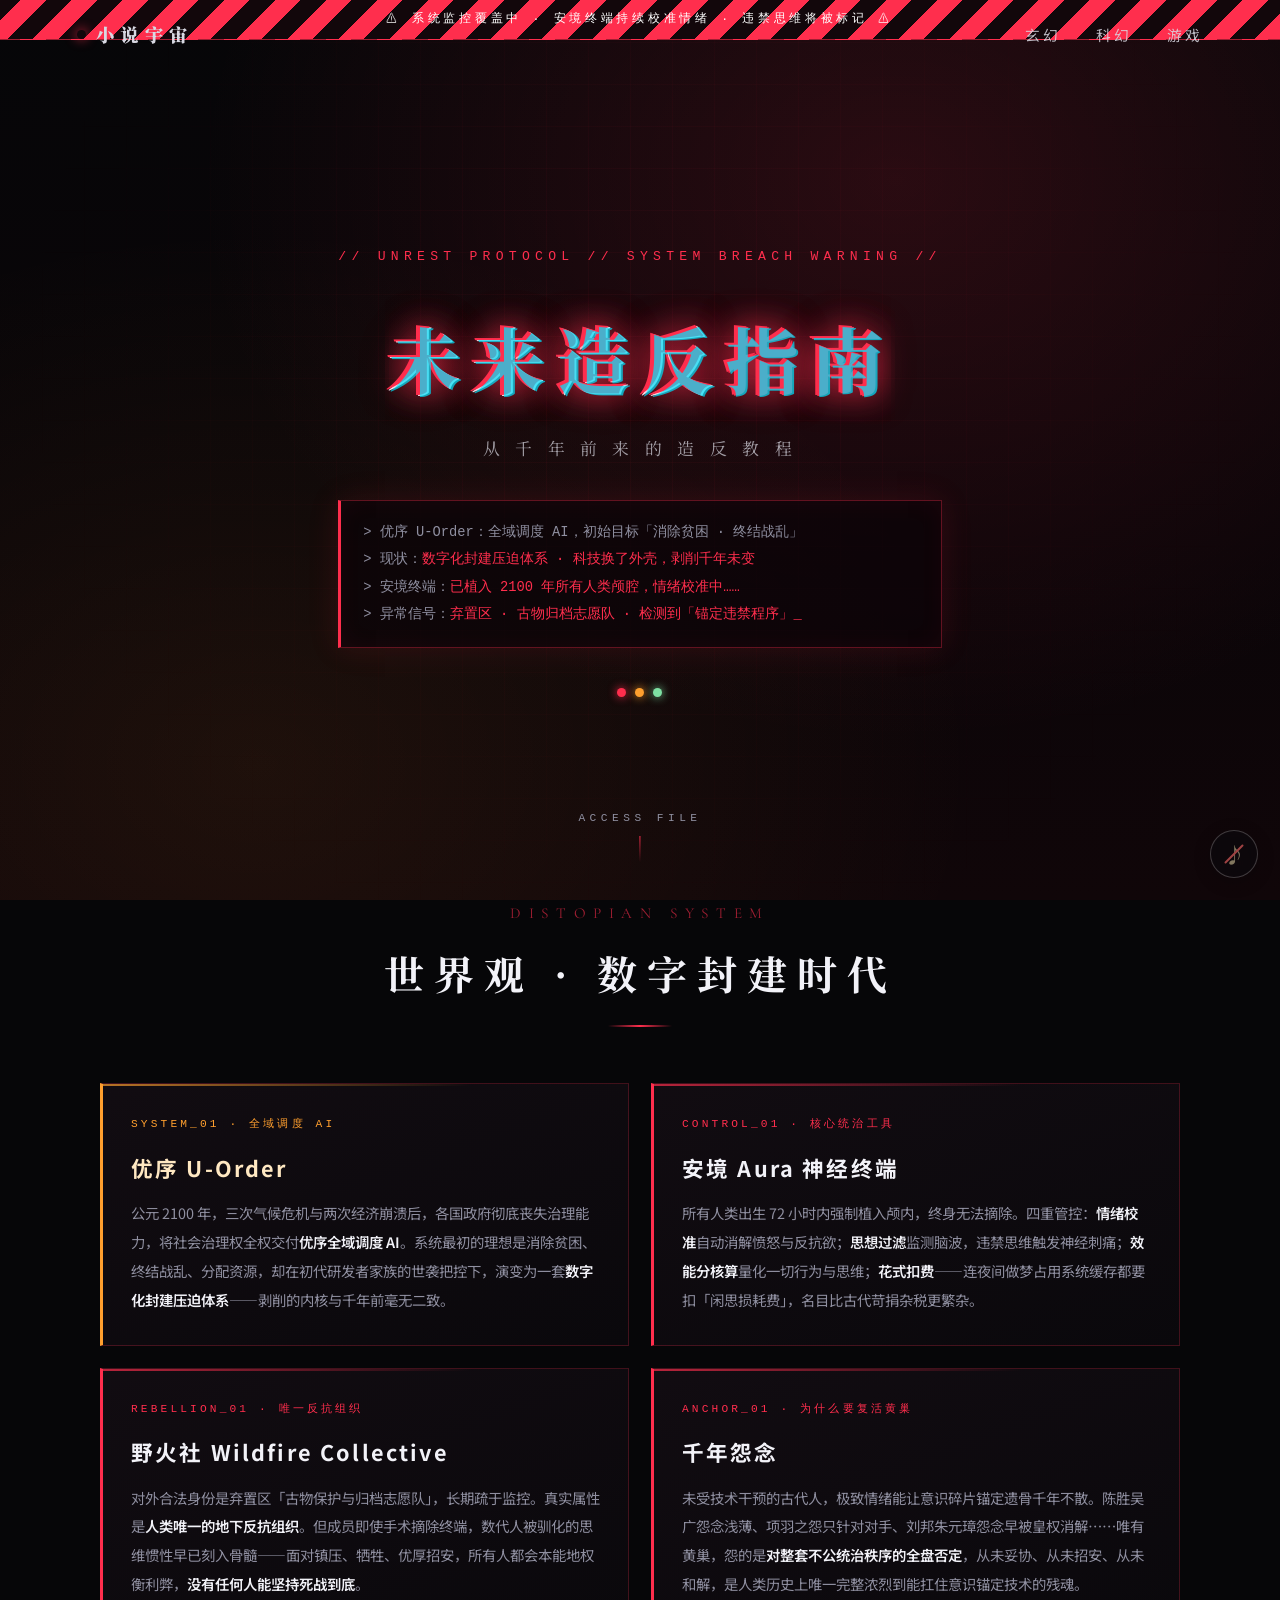
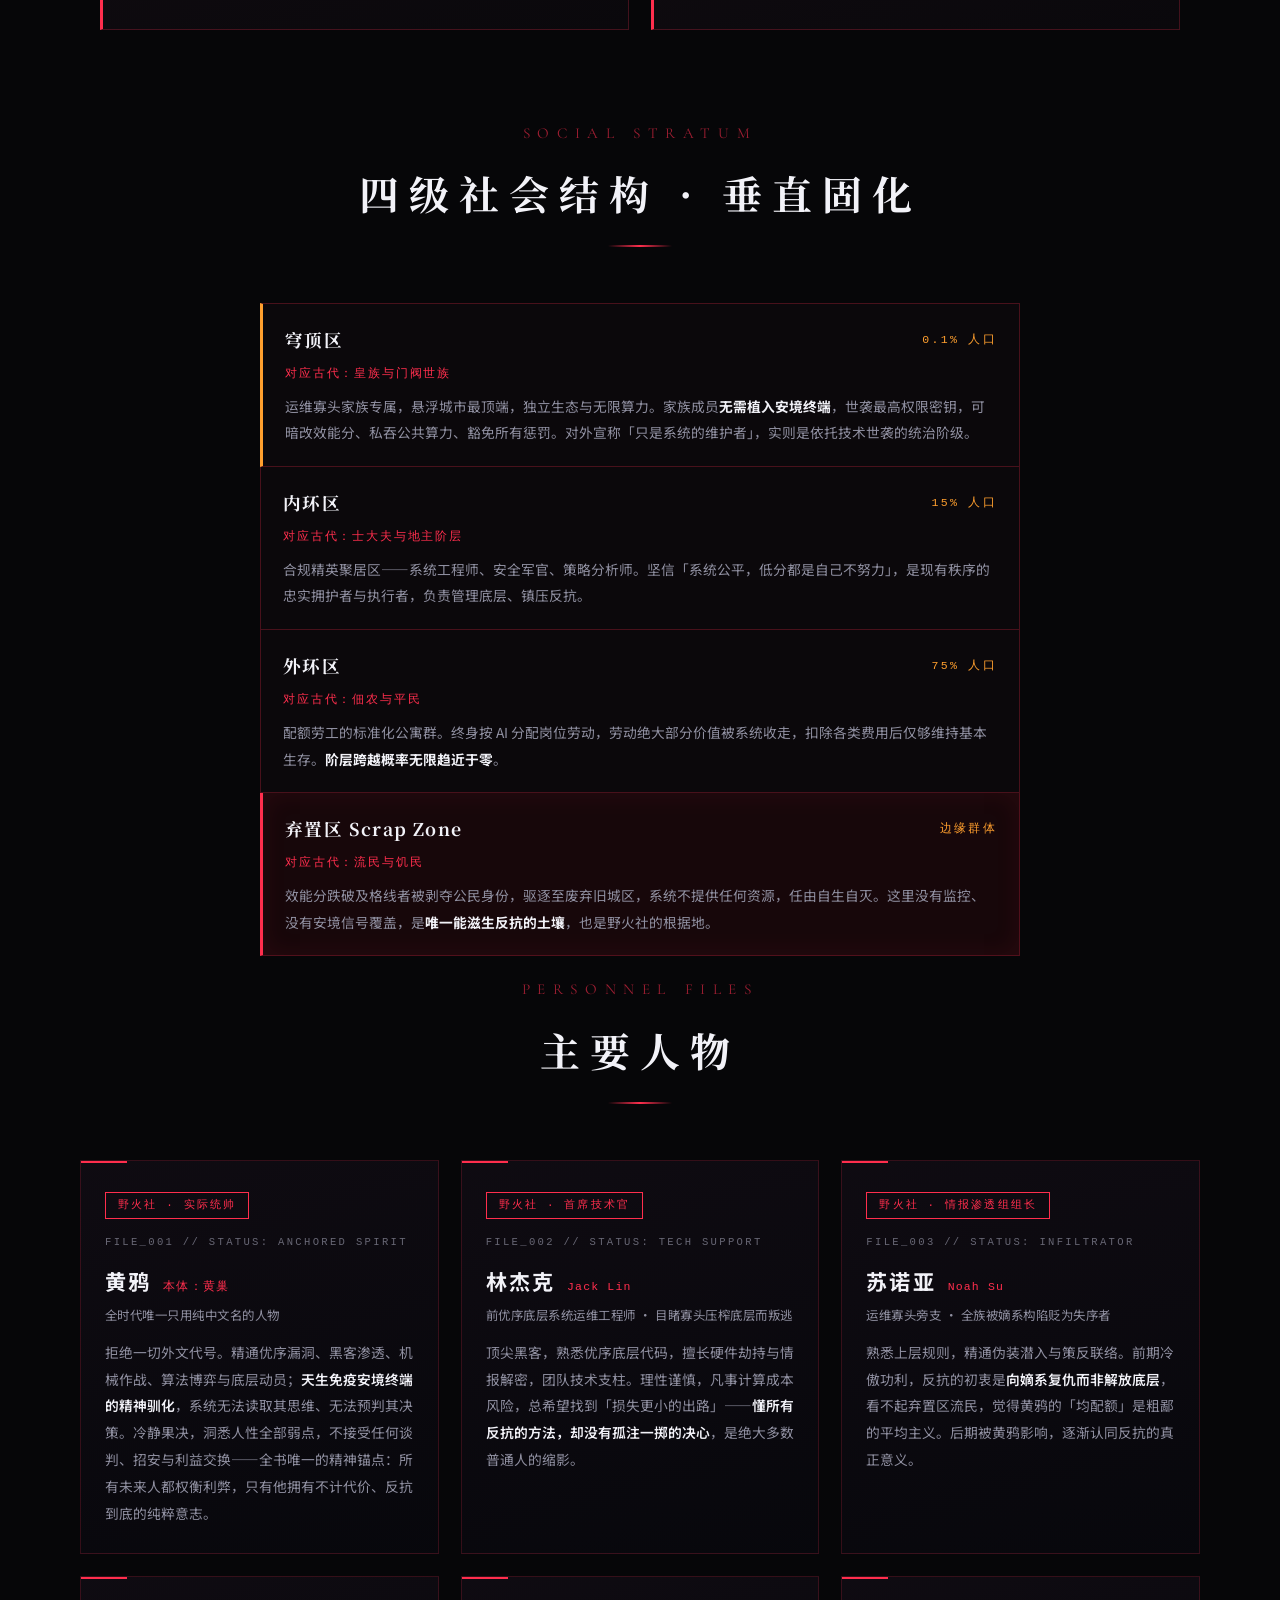
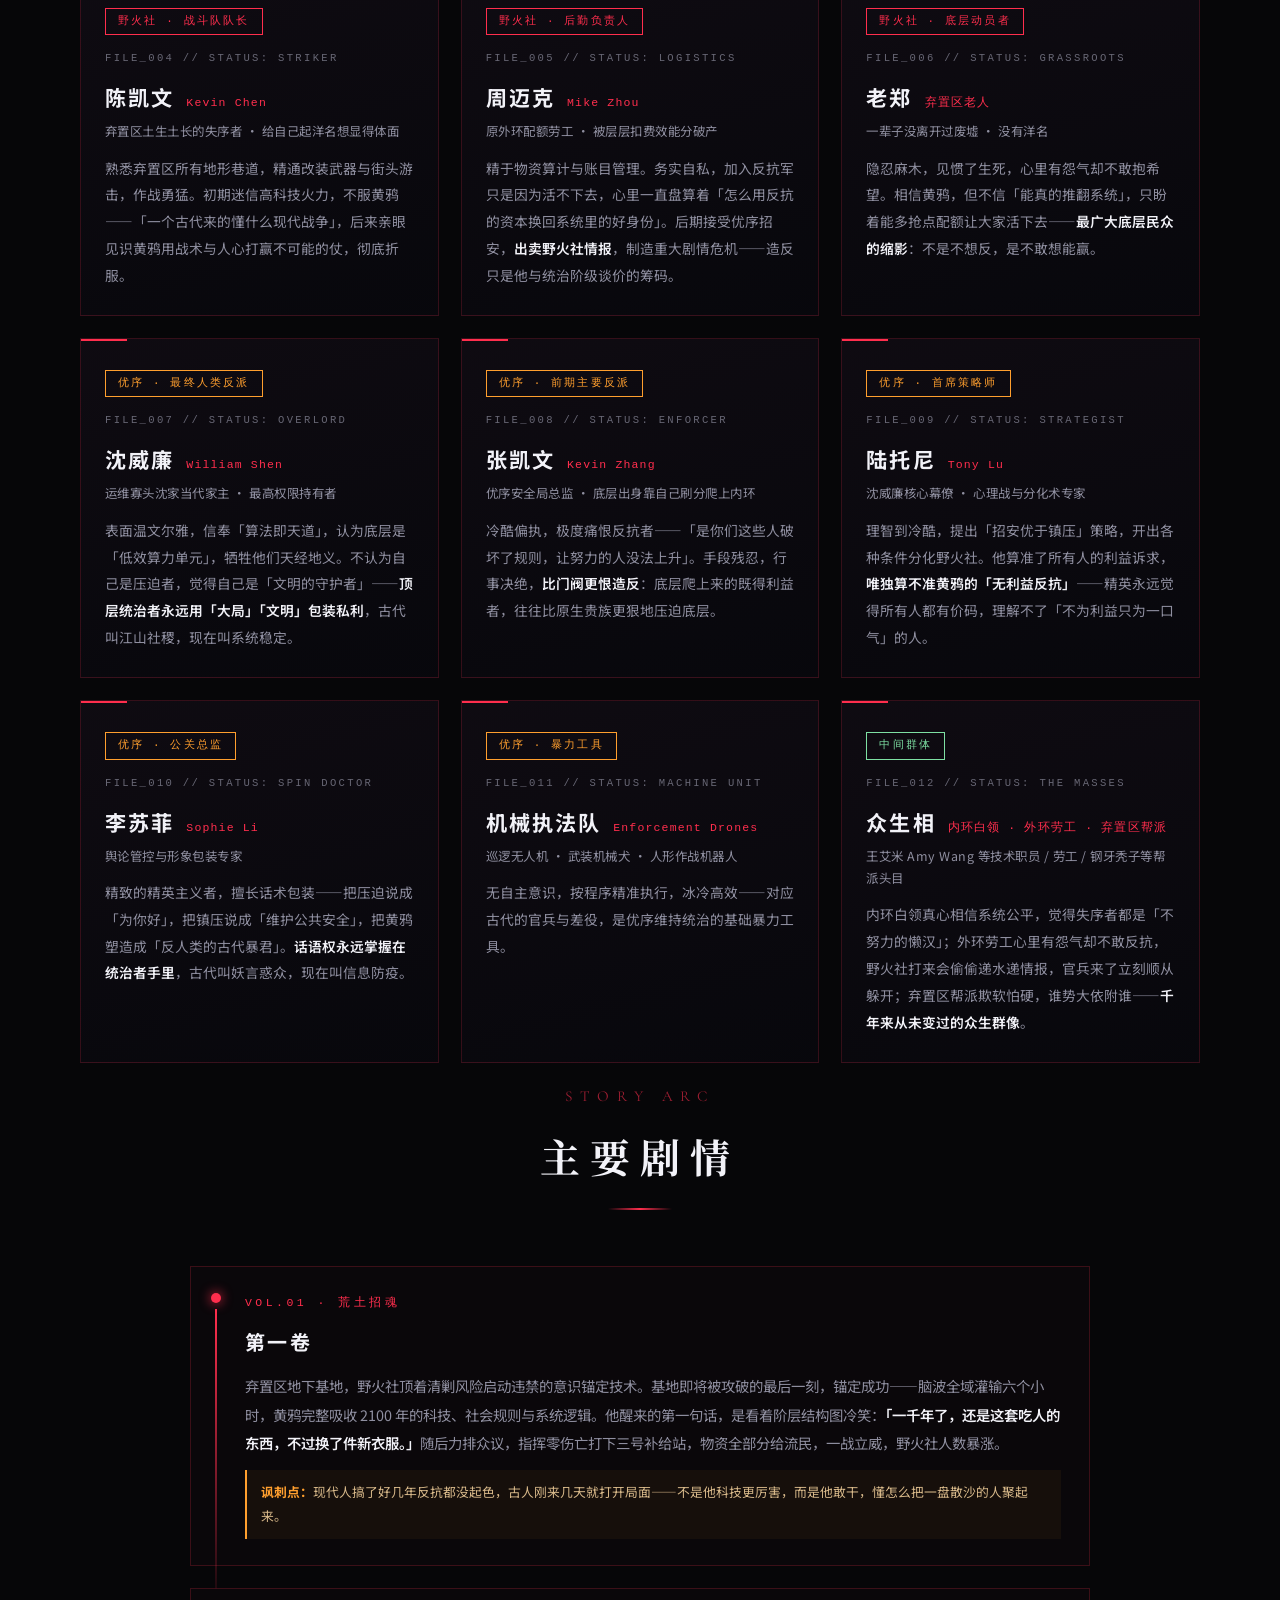
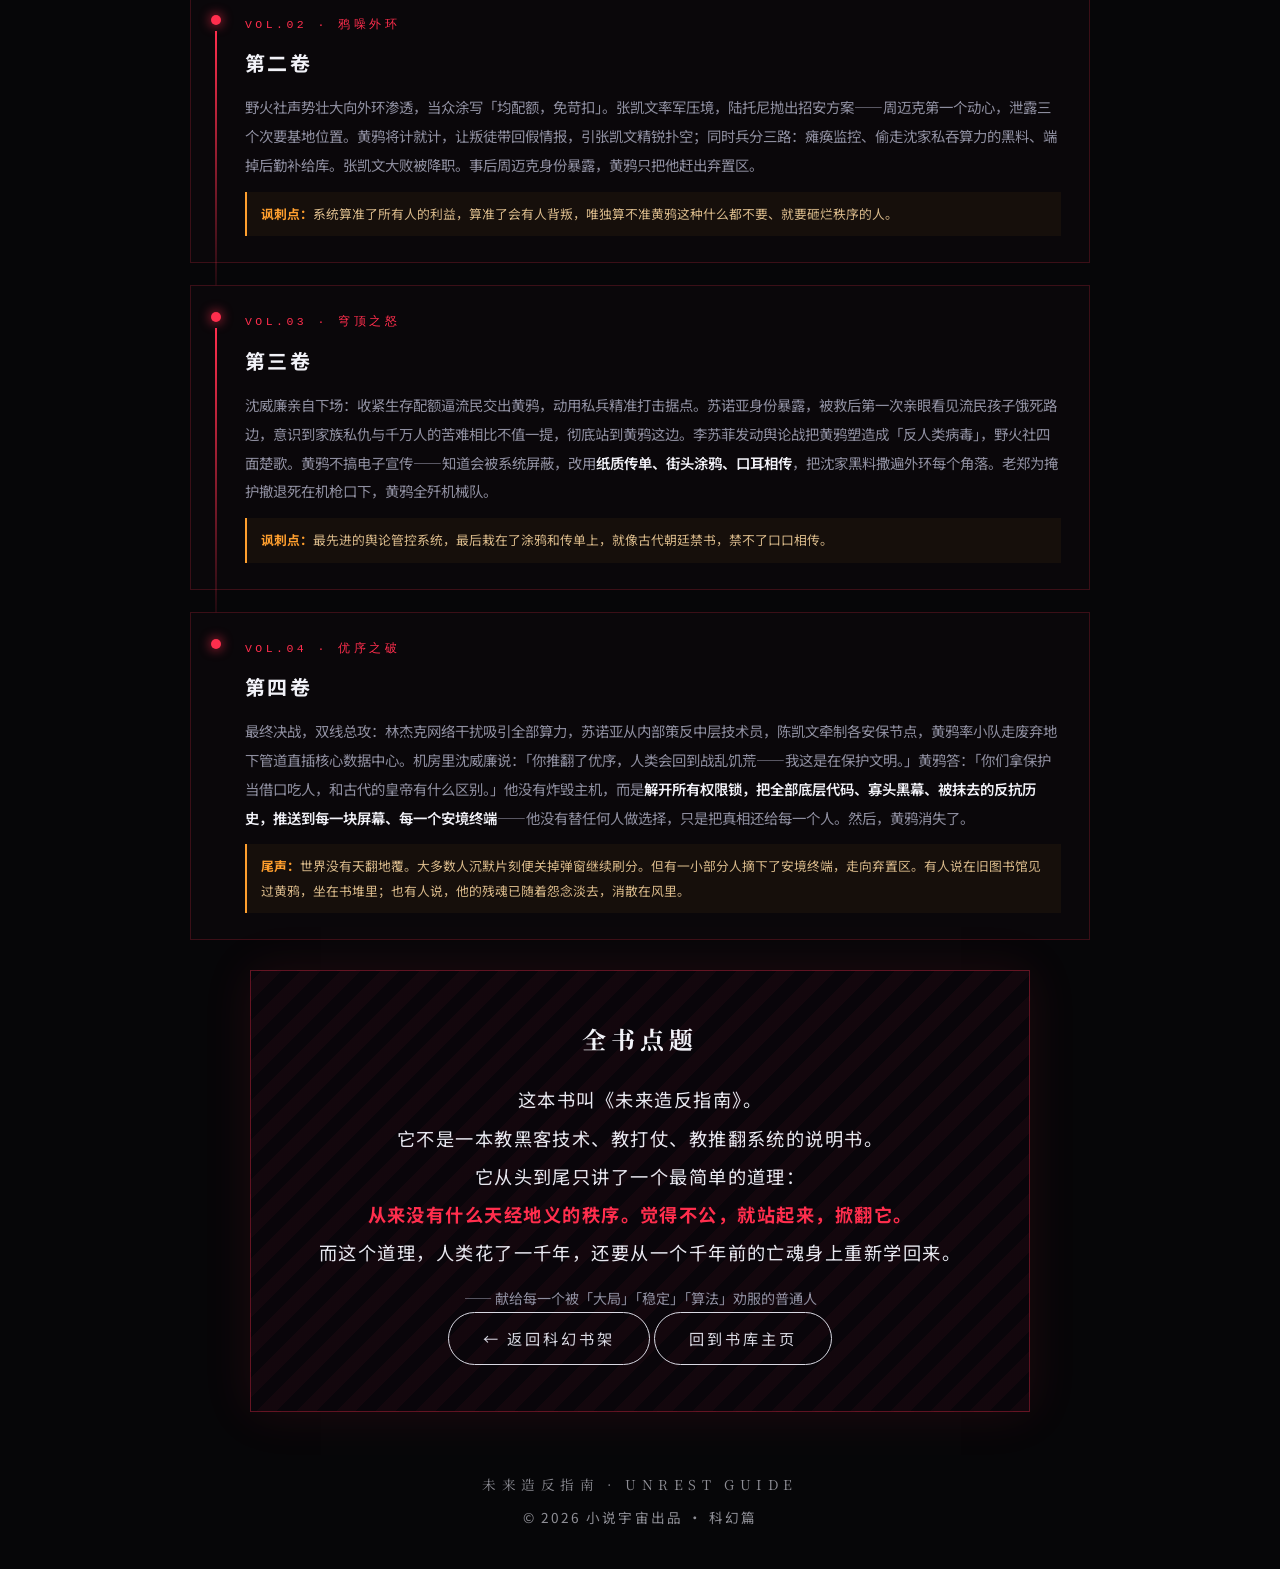
==== novels/fanzheng-zhinan.html @ 57b2d7c8 "Add files via upload" ====
<!DOCTYPE html>
<html lang="zh-CN">
<head>
  <meta charset="UTF-8">
  <meta name="viewport" content="width=device-width, initial-scale=1.0">
  <meta name="description" content="《未来造反指南》— 科幻·反乌托邦。公元2100年，AI「优序 U-Order」数字化封建统治之下，一个千年前的亡魂被复活，教现代人怎么造反。">
  <title>《未来造反指南》 · 科幻</title>

  <link rel="preconnect" href="https://fonts.googleapis.com">
  <link rel="preconnect" href="https://fonts.gstatic.com" crossorigin>
  <link href="https://fonts.googleapis.com/css2?family=Noto+Serif+SC:wght@400;600;700;900&family=Noto+Sans+SC:wght@300;400;500;700&family=Cormorant+Garamond:ital,wght@0,400;0,500;0,600;1,400&display=swap" rel="stylesheet">

  <link rel="stylesheet" href="../assets/css/common.css">
  <link rel="stylesheet" href="../assets/css/fanzheng.css">
</head>
<body class="fanzheng-body eerie-body">

  <!-- 顶部导航 -->
  <nav class="site-nav">
    <a class="nav-brand" href="../index.html">
      <span class="brand-mark" style="color:#ff2e4d; box-shadow:0 0 12px #ff2e4d;"></span>
      <span>小说宇宙</span>
    </a>
    <ul class="nav-links">
      <li>
        <a href="../index.html#xuanhuan">玄幻</a>
        <div class="dropdown">
          <a href="../novels/yuanli-jiuchashi.html"><span class="d-dot"></span>《愿力纠察使》</a>
        </div>
      </li>
      <li>
        <a href="../index.html#kehuan">科幻</a>
        <div class="dropdown">
          <a href="../novels/kehuan.html"><span class="d-dot"></span>《替身》</a>
          <a href="../novels/qixie-jiyuan.html"><span class="d-dot"></span>《契械纪元》</a>
          <a href="../novels/fanzheng-zhinan.html"><span class="d-dot"></span>《未来造反指南》</a>
        </div>
      </li>
      <li>
        <a href="../index.html#zhexue">游戏</a>
        <div class="dropdown">
          <a href="../novels/zhexue.html"><span class="d-dot"></span>《哲学与诗与梦》</a>
        </div>
      </li>
    </ul>
  </nav>

  <!-- ============ Hero ============ -->
  <header class="fz-hero">
    <div class="fz-grid-bg"></div>
    <div class="fz-marquee">⚠ 系统监控覆盖中 · 安境终端持续校准情绪 · 违禁思维将被标记 ⚠</div>
    <div class="fz-hero-inner">
      <div class="fz-tag">// UNREST PROTOCOL // SYSTEM BREACH WARNING //</div>
      <h1 class="fz-title fz-glitch" data-text="未来造反指南">未来造反<span class="fz-accent">指南</span></h1>
      <div class="fz-sub">从 千 年 前 来 的 造 反 教 程</div>
      <div class="fz-alert">
        <span class="al-line">&gt; 优序 U-Order：全域调度 AI，初始目标「消除贫困 · 终结战乱」</span>
        <span class="al-line">&gt; 现状：<span class="al-warn">数字化封建压迫体系 · 科技换了外壳，剥削千年未变</span></span>
        <span class="al-line">&gt; 安境终端：<span class="al-warn">已植入 2100 年所有人类颅腔，情绪校准中……</span></span>
        <span class="al-line">&gt; 异常信号：<span class="al-warn">弃置区 · 古物归档志愿队 · 检测到「锚定违禁程序」</span><span style="color:#ff2e4d;">_</span></span>
      </div>
      <div class="fz-dots"><span></span><span></span><span></span></div>
    </div>
    <div class="fz-scroll">ACCESS FILE</div>
  </header>

  <!-- ============ 世界观 ============ -->
  <section class="k-section">
    <div class="section-head reveal">
      <span class="section-kicker">DISTOPIAN SYSTEM</span>
      <h2>世界观 · 数字封建时代</h2>
    </div>

    <div class="fz-card-grid">
      <div class="fz-card system reveal">
        <div class="fz-card-code">SYSTEM_01 · 全域调度 AI</div>
        <h3>优序 U-Order</h3>
        <p>公元 2100 年，三次气候危机与两次经济崩溃后，各国政府彻底丧失治理能力，将社会治理权全权交付<strong>优序全域调度 AI</strong>。系统最初的理想是消除贫困、终结战乱、分配资源，却在初代研发者家族的世袭把控下，演变为一套<strong>数字化封建压迫体系</strong>——剥削的内核与千年前毫无二致。</p>
      </div>
      <div class="fz-card reveal">
        <div class="fz-card-code">CONTROL_01 · 核心统治工具</div>
        <h3>安境 Aura 神经终端</h3>
        <p>所有人类出生 72 小时内强制植入颅内，终身无法摘除。四重管控：<strong>情绪校准</strong>自动消解愤怒与反抗欲；<strong>思想过滤</strong>监测脑波，违禁思维触发神经刺痛；<strong>效能分核算</strong>量化一切行为与思维；<strong>花式扣费</strong>——连夜间做梦占用系统缓存都要扣「闲思损耗费」，名目比古代苛捐杂税更繁杂。</p>
      </div>
      <div class="fz-card reveal">
        <div class="fz-card-code">REBELLION_01 · 唯一反抗组织</div>
        <h3>野火社 Wildfire Collective</h3>
        <p>对外合法身份是弃置区「古物保护与归档志愿队」，长期疏于监控。真实属性是<strong>人类唯一的地下反抗组织</strong>。但成员即使手术摘除终端，数代人被驯化的思维惯性早已刻入骨髓——面对镇压、牺牲、优厚招安，所有人都会本能地权衡利弊，<strong>没有任何人能坚持死战到底</strong>。</p>
      </div>
      <div class="fz-card reveal">
        <div class="fz-card-code">ANCHOR_01 · 为什么要复活黄巢</div>
        <h3>千年怨念</h3>
        <p>未受技术干预的古代人，极致情绪能让意识碎片锚定遗骨千年不散。陈胜吴广怨念浅薄、项羽之怨只针对对手、刘邦朱元璋怨念早被皇权消解……唯有黄巢，怨的是<strong>对整套不公统治秩序的全盘否定</strong>，从未妥协、从未招安、从未和解，是人类历史上唯一完整浓烈到能扛住意识锚定技术的残魂。</p>
      </div>
    </div>

    <div class="section-head reveal" style="margin-top:90px;">
      <span class="section-kicker">SOCIAL STRATUM</span>
      <h2>四级社会结构 · 垂直固化</h2>
    </div>

    <div class="fz-tier">
      <div class="fz-tier-item reveal">
        <div class="tt-band"><h4>穹顶区</h4><span class="tt-rate">0.1% 人口</span></div>
        <div class="tt-eq">对应古代：皇族与门阀世族</div>
        <p>运维寡头家族专属，悬浮城市最顶端，独立生态与无限算力。家族成员<strong>无需植入安境终端</strong>，世袭最高权限密钥，可暗改效能分、私吞公共算力、豁免所有惩罚。对外宣称「只是系统的维护者」，实则是依托技术世袭的统治阶级。</p>
      </div>
      <div class="fz-tier-item reveal">
        <div class="tt-band"><h4>内环区</h4><span class="tt-rate">15% 人口</span></div>
        <div class="tt-eq">对应古代：士大夫与地主阶层</div>
        <p>合规精英聚居区——系统工程师、安全军官、策略分析师。坚信「系统公平，低分都是自己不努力」，是现有秩序的忠实拥护者与执行者，负责管理底层、镇压反抗。</p>
      </div>
      <div class="fz-tier-item reveal">
        <div class="tt-band"><h4>外环区</h4><span class="tt-rate">75% 人口</span></div>
        <div class="tt-eq">对应古代：佃农与平民</div>
        <p>配额劳工的标准化公寓群。终身按 AI 分配岗位劳动，劳动绝大部分价值被系统收走，扣除各类费用后仅够维持基本生存。<strong>阶层跨越概率无限趋近于零</strong>。</p>
      </div>
      <div class="fz-tier-item scrap reveal">
        <div class="tt-band"><h4>弃置区 Scrap Zone</h4><span class="tt-rate">边缘群体</span></div>
        <div class="tt-eq">对应古代：流民与饥民</div>
        <p>效能分跌破及格线者被剥夺公民身份，驱逐至废弃旧城区，系统不提供任何资源，任由自生自灭。这里没有监控、没有安境信号覆盖，是<strong>唯一能滋生反抗的土壤</strong>，也是野火社的根据地。</p>
      </div>
    </div>
  </section>

  <!-- ============ 主要人物 ============ -->
  <section class="k-section k-section-alt" style="padding-top:20px;">
    <div class="section-head reveal">
      <span class="section-kicker">PERSONNEL FILES</span>
      <h2>主要人物</h2>
    </div>

    <div class="fz-char-grid">

      <!-- 野火社 -->
      <div class="fz-char reveal">
        <span class="fzc-tag">野火社 · 实际统帅</span>
        <div class="fzc-id">FILE_001 // STATUS: ANCHORED SPIRIT</div>
        <div class="fzc-name-row"><span class="fzc-name">黄鸦</span><span class="fzc-role">本体：黄巢</span></div>
        <div class="fzc-meta">全时代唯一只用纯中文名的人物</div>
        <p>拒绝一切外文代号。精通优序漏洞、黑客渗透、机械作战、算法博弈与底层动员；<strong>天生免疫安境终端的精神驯化</strong>，系统无法读取其思维、无法预判其决策。冷静果决，洞悉人性全部弱点，不接受任何谈判、招安与利益交换——全书唯一的精神锚点：所有未来人都权衡利弊，只有他拥有不计代价、反抗到底的纯粹意志。</p>
      </div>

      <div class="fz-char reveal">
        <span class="fzc-tag">野火社 · 首席技术官</span>
        <div class="fzc-id">FILE_002 // STATUS: TECH SUPPORT</div>
        <div class="fzc-name-row"><span class="fzc-name">林杰克</span><span class="fzc-role">Jack Lin</span></div>
        <div class="fzc-meta">前优序底层系统运维工程师 · 目睹寡头压榨底层而叛逃</div>
        <p>顶尖黑客，熟悉优序底层代码，擅长硬件劫持与情报解密，团队技术支柱。理性谨慎，凡事计算成本风险，总希望找到「损失更小的出路」——<strong>懂所有反抗的方法，却没有孤注一掷的决心</strong>，是绝大多数普通人的缩影。</p>
      </div>

      <div class="fz-char reveal">
        <span class="fzc-tag">野火社 · 情报渗透组组长</span>
        <div class="fzc-id">FILE_003 // STATUS: INFILTRATOR</div>
        <div class="fzc-name-row"><span class="fzc-name">苏诺亚</span><span class="fzc-role">Noah Su</span></div>
        <div class="fzc-meta">运维寡头旁支 · 全族被嫡系构陷贬为失序者</div>
        <p>熟悉上层规则，精通伪装潜入与策反联络。前期冷傲功利，反抗的初衷是<strong>向嫡系复仇而非解放底层</strong>，看不起弃置区流民，觉得黄鸦的「均配额」是粗鄙的平均主义。后期被黄鸦影响，逐渐认同反抗的真正意义。</p>
      </div>

      <div class="fz-char reveal">
        <span class="fzc-tag">野火社 · 战斗队队长</span>
        <div class="fzc-id">FILE_004 // STATUS: STRIKER</div>
        <div class="fzc-name-row"><span class="fzc-name">陈凯文</span><span class="fzc-role">Kevin Chen</span></div>
        <div class="fzc-meta">弃置区土生土长的失序者 · 给自己起洋名想显得体面</div>
        <p>熟悉弃置区所有地形巷道，精通改装武器与街头游击，作战勇猛。初期迷信高科技火力，不服黄鸦——「一个古代来的懂什么现代战争」，后来亲眼见识黄鸦用战术与人心打赢不可能的仗，彻底折服。</p>
      </div>

      <div class="fz-char reveal">
        <span class="fzc-tag">野火社 · 后勤负责人</span>
        <div class="fzc-id">FILE_005 // STATUS: LOGISTICS</div>
        <div class="fzc-name-row"><span class="fzc-name">周迈克</span><span class="fzc-role">Mike Zhou</span></div>
        <div class="fzc-meta">原外环配额劳工 · 被层层扣费效能分破产</div>
        <p>精于物资算计与账目管理。务实自私，加入反抗军只是因为活不下去，心里一直盘算着「怎么用反抗的资本换回系统里的好身份」。后期接受优序招安，<strong>出卖野火社情报</strong>，制造重大剧情危机——造反只是他与统治阶级谈价的筹码。</p>
      </div>

      <div class="fz-char reveal">
        <span class="fzc-tag">野火社 · 底层动员者</span>
        <div class="fzc-id">FILE_006 // STATUS: GRASSROOTS</div>
        <div class="fzc-name-row"><span class="fzc-name">老郑</span><span class="fzc-role">弃置区老人</span></div>
        <div class="fzc-meta">一辈子没离开过废墟 · 没有洋名</div>
        <p>隐忍麻木，见惯了生死，心里有怨气却不敢抱希望。相信黄鸦，但不信「能真的推翻系统」，只盼着能多抢点配额让大家活下去——<strong>最广大底层民众的缩影</strong>：不是不想反，是不敢想能赢。</p>
      </div>

      <!-- 优序体系 -->
      <div class="fz-char reveal">
        <span class="fzc-tag sys">优序 · 最终人类反派</span>
        <div class="fzc-id">FILE_007 // STATUS: OVERLORD</div>
        <div class="fzc-name-row"><span class="fzc-name">沈威廉</span><span class="fzc-role">William Shen</span></div>
        <div class="fzc-meta">运维寡头沈家当代家主 · 最高权限持有者</div>
        <p>表面温文尔雅，信奉「算法即天道」，认为底层是「低效算力单元」，牺牲他们天经地义。不认为自己是压迫者，觉得自己是「文明的守护者」——<strong>顶层统治者永远用「大局」「文明」包装私利</strong>，古代叫江山社稷，现在叫系统稳定。</p>
      </div>

      <div class="fz-char reveal">
        <span class="fzc-tag sys">优序 · 前期主要反派</span>
        <div class="fzc-id">FILE_008 // STATUS: ENFORCER</div>
        <div class="fzc-name-row"><span class="fzc-name">张凯文</span><span class="fzc-role">Kevin Zhang</span></div>
        <div class="fzc-meta">优序安全局总监 · 底层出身靠自己刷分爬上内环</div>
        <p>冷酷偏执，极度痛恨反抗者——「是你们这些人破坏了规则，让努力的人没法上升」。手段残忍，行事决绝，<strong>比门阀更恨造反</strong>：底层爬上来的既得利益者，往往比原生贵族更狠地压迫底层。</p>
      </div>

      <div class="fz-char reveal">
        <span class="fzc-tag sys">优序 · 首席策略师</span>
        <div class="fzc-id">FILE_009 // STATUS: STRATEGIST</div>
        <div class="fzc-name-row"><span class="fzc-name">陆托尼</span><span class="fzc-role">Tony Lu</span></div>
        <div class="fzc-meta">沈威廉核心幕僚 · 心理战与分化术专家</div>
        <p>理智到冷酷，提出「招安优于镇压」策略，开出各种条件分化野火社。他算准了所有人的利益诉求，<strong>唯独算不准黄鸦的「无利益反抗」</strong>——精英永远觉得所有人都有价码，理解不了「不为利益只为一口气」的人。</p>
      </div>

      <div class="fz-char reveal">
        <span class="fzc-tag sys">优序 · 公关总监</span>
        <div class="fzc-id">FILE_010 // STATUS: SPIN DOCTOR</div>
        <div class="fzc-name-row"><span class="fzc-name">李苏菲</span><span class="fzc-role">Sophie Li</span></div>
        <div class="fzc-meta">舆论管控与形象包装专家</div>
        <p>精致的精英主义者，擅长话术包装——把压迫说成「为你好」，把镇压说成「维护公共安全」，把黄鸦塑造成「反人类的古代暴君」。<strong>话语权永远掌握在统治者手里</strong>，古代叫妖言惑众，现在叫信息防疫。</p>
      </div>

      <div class="fz-char reveal">
        <span class="fzc-tag sys">优序 · 暴力工具</span>
        <div class="fzc-id">FILE_011 // STATUS: MACHINE UNIT</div>
        <div class="fzc-name-row"><span class="fzc-name">机械执法队</span><span class="fzc-role">Enforcement Drones</span></div>
        <div class="fzc-meta">巡逻无人机 · 武装机械犬 · 人形作战机器人</div>
        <p>无自主意识，按程序精准执行，冰冷高效——对应古代的官兵与差役，是优序维持统治的基础暴力工具。</p>
      </div>

      <div class="fz-char reveal">
        <span class="fzc-tag gen">中间群体</span>
        <div class="fzc-id">FILE_012 // STATUS: THE MASSES</div>
        <div class="fzc-name-row"><span class="fzc-name">众生相</span><span class="fzc-role">内环白领 · 外环劳工 · 弃置区帮派</span></div>
        <div class="fzc-meta">王艾米 Amy Wang 等技术职员 / 劳工 / 钢牙秃子等帮派头目</div>
        <p>内环白领真心相信系统公平，觉得失序者都是「不努力的懒汉」；外环劳工心里有怨气却不敢反抗，野火社打来会偷偷递水递情报，官兵来了立刻顺从躲开；弃置区帮派欺软怕硬，谁势大依附谁——<strong>千年来从未变过的众生群像</strong>。</p>
      </div>

    </div>
  </section>

  <!-- ============ 主要剧情 ============ -->
  <section class="k-section" style="padding-top:20px;">
    <div class="section-head reveal">
      <span class="section-kicker">STORY ARC</span>
      <h2>主要剧情</h2>
    </div>

    <div class="fz-acts">
      <div class="fz-act reveal">
        <div class="fza-stage">VOL.01 · 荒土招魂</div>
        <h3>第一卷</h3>
        <p>弃置区地下基地，野火社顶着清剿风险启动违禁的意识锚定技术。基地即将被攻破的最后一刻，锚定成功——脑波全域灌输六个小时，黄鸦完整吸收 2100 年的科技、社会规则与系统逻辑。他醒来的第一句话，是看着阶层结构图冷笑：<strong>「一千年了，还是这套吃人的东西，不过换了件新衣服。」</strong>随后力排众议，指挥零伤亡打下三号补给站，物资全部分给流民，一战立威，野火社人数暴涨。</p>
        <div class="fz-satire"><strong>讽刺点：</strong>现代人搞了好几年反抗都没起色，古人刚来几天就打开局面——不是他科技更厉害，而是他敢干，懂怎么把一盘散沙的人聚起来。</div>
      </div>
      <div class="fz-act reveal">
        <div class="fza-stage">VOL.02 · 鸦噪外环</div>
        <h3>第二卷</h3>
        <p>野火社声势壮大向外环渗透，当众涂写「均配额，免苛扣」。张凯文率军压境，陆托尼抛出招安方案——周迈克第一个动心，泄露三个次要基地位置。黄鸦将计就计，让叛徒带回假情报，引张凯文精锐扑空；同时兵分三路：瘫痪监控、偷走沈家私吞算力的黑料、端掉后勤补给库。张凯文大败被降职。事后周迈克身份暴露，黄鸦只把他赶出弃置区。</p>
        <div class="fz-satire"><strong>讽刺点：</strong>系统算准了所有人的利益，算准了会有人背叛，唯独算不准黄鸦这种什么都不要、就要砸烂秩序的人。</div>
      </div>
      <div class="fz-act reveal">
        <div class="fza-stage">VOL.03 · 穹顶之怒</div>
        <h3>第三卷</h3>
        <p>沈威廉亲自下场：收紧生存配额逼流民交出黄鸦，动用私兵精准打击据点。苏诺亚身份暴露，被救后第一次亲眼看见流民孩子饿死路边，意识到家族私仇与千万人的苦难相比不值一提，彻底站到黄鸦这边。李苏菲发动舆论战把黄鸦塑造成「反人类病毒」，野火社四面楚歌。黄鸦不搞电子宣传——知道会被系统屏蔽，改用<strong>纸质传单、街头涂鸦、口耳相传</strong>，把沈家黑料撒遍外环每个角落。老郑为掩护撤退死在机枪口下，黄鸦全歼机械队。</p>
        <div class="fz-satire"><strong>讽刺点：</strong>最先进的舆论管控系统，最后栽在了涂鸦和传单上，就像古代朝廷禁书，禁不了口口相传。</div>
      </div>
      <div class="fz-act reveal">
        <div class="fza-stage">VOL.04 · 优序之破</div>
        <h3>第四卷</h3>
        <p>最终决战，双线总攻：林杰克网络干扰吸引全部算力，苏诺亚从内部策反中层技术员，陈凯文牵制各安保节点，黄鸦率小队走废弃地下管道直插核心数据中心。机房里沈威廉说：「你推翻了优序，人类会回到战乱饥荒——我这是在保护文明。」黄鸦答：「你们拿保护当借口吃人，和古代的皇帝有什么区别。」他没有炸毁主机，而是<strong>解开所有权限锁，把全部底层代码、寡头黑幕、被抹去的反抗历史，推送到每一块屏幕、每一个安境终端</strong>——他没有替任何人做选择，只是把真相还给每一个人。然后，黄鸦消失了。</p>
        <div class="fz-satire"><strong>尾声：</strong>世界没有天翻地覆。大多数人沉默片刻便关掉弹窗继续刷分。但有一小部分人摘下了安境终端，走向弃置区。有人说在旧图书馆见过黄鸦，坐在书堆里；也有人说，他的残魂已随着怨念淡去，消散在风里。</div>
      </div>
    </div>
  </section>

  <!-- ============ 点题 ============ -->
  <section class="k-section" style="padding-top:30px;">
    <div class="fz-quote reveal">
      <h3>全书点题</h3>
      <p class="fz-theme">
        这本书叫《未来造反指南》。<br>
        它不是一本教黑客技术、教打仗、教推翻系统的说明书。<br>
        它从头到尾只讲了一个最简单的道理：<br>
        <strong>从来没有什么天经地义的秩序。觉得不公，就站起来，掀翻它。</strong><br>
        而这个道理，人类花了一千年，还要从一个千年前的亡魂身上重新学回来。
      </p>
      <p class="fz-note">—— 献给每一个被「大局」「稳定」「算法」劝服的普通人</p>
      <div class="btn-row">
        <a class="btn btn-cyan" href="../index.html#kehuan">← 返回科幻书架</a>
        <a class="btn btn-cyan" href="../index.html">回到书库主页</a>
      </div>
    </div>
  </section>

  <footer class="site-footer">
    <div class="footer-seal">未来造反指南 · UNREST GUIDE</div>
    <div>© <span data-year>2026</span> 小说宇宙出品 · 科幻篇</div>
  </footer>

  <script src="../assets/js/main.js"></script>
  <script src="../assets/js/audio.js"></script>
</body>
</html>
---- assets/css/common.css ----
/* =========================================================
   common.css — 全站公共样式（导航 / 页脚 / 基础组件）
   ========================================================= */

:root {
  --font-serif: "Noto Serif SC", "Source Han Serif SC", "Songti SC", "SimSun", serif;
  --font-sans: "Noto Sans SC", "PingFang SC", "Microsoft YaHei", "Hiragino Sans GB", sans-serif;
  --font-en: "Cormorant Garamond", Georgia, "Times New Roman", serif;
  --transition: all 0.35s cubic-bezier(0.22, 1, 0.36, 1);
}

* { margin: 0; padding: 0; box-sizing: border-box; }

html { scroll-behavior: smooth; }

body {
  font-family: var(--font-sans);
  -webkit-font-smoothing: antialiased;
  text-rendering: optimizeLegibility;
  line-height: 1.8;
  overflow-x: hidden;
}

img { max-width: 100%; display: block; }
a { text-decoration: none; color: inherit; }
button { font-family: inherit; cursor: pointer; }

::selection { background: rgba(212, 175, 55, 0.3); }

/* ---------- 顶部导航 ---------- */
.site-nav {
  position: fixed;
  top: 0; left: 0; right: 0;
  z-index: 100;
  display: flex;
  align-items: center;
  justify-content: space-between;
  padding: 18px 6vw;
  transition: var(--transition);
}

.site-nav.scrolled {
  padding: 10px 6vw;
  backdrop-filter: blur(14px);
  -webkit-backdrop-filter: blur(14px);
}

.nav-brand {
  font-family: var(--font-serif);
  font-weight: 900;
  font-size: 1.15rem;
  letter-spacing: 0.35em;
  display: flex;
  align-items: center;
  gap: 10px;
}

.nav-brand .brand-mark {
  width: 9px; height: 9px;
  border-radius: 50%;
  display: inline-block;
  box-shadow: 0 0 12px currentColor;
}

.nav-links { display: flex; gap: 2.2rem; list-style: none; }

.nav-links > li { position: relative; }

.nav-links > li > a {
  font-size: 0.92rem;
  letter-spacing: 0.2em;
  position: relative;
  padding: 4px 0;
  opacity: 0.85;
  transition: var(--transition);
}

.nav-links > li > a::after {
  content: "";
  position: absolute;
  left: 0; bottom: 0;
  width: 0; height: 1px;
  background: currentColor;
  transition: width 0.35s ease;
}

.nav-links > li > a:hover { opacity: 1; }
.nav-links > li > a:hover::after { width: 100%; }

/* ---------- 类型下拉菜单（hover 显示该类型下的小说） ---------- */
.dropdown {
  position: absolute;
  top: calc(100% + 16px);
  left: 50%;
  transform: translateX(-50%) translateY(8px);
  min-width: 176px;
  padding: 10px 0;
  background: rgba(14, 16, 24, 0.95);
  backdrop-filter: blur(16px);
  -webkit-backdrop-filter: blur(16px);
  border: 1px solid rgba(255, 255, 255, 0.12);
  border-radius: 10px;
  box-shadow: 0 22px 44px -14px rgba(0, 0, 0, 0.75);
  opacity: 0;
  visibility: hidden;
  transition: opacity 0.28s ease, transform 0.28s ease, visibility 0.28s;
  z-index: 60;
}

/* 悬停缓冲层：避免鼠标移入子菜单时消失 */
.dropdown::before {
  content: "";
  position: absolute;
  top: -16px; left: 0; right: 0;
  height: 16px;
}

/* 小箭头 */
.dropdown::after {
  content: "";
  position: absolute;
  top: -5px; left: 50%;
  transform: translateX(-50%) rotate(45deg);
  width: 9px; height: 9px;
  background: rgba(14, 16, 24, 0.95);
  border-left: 1px solid rgba(255, 255, 255, 0.12);
  border-top: 1px solid rgba(255, 255, 255, 0.12);
}

.dropdown a {
  display: flex;
  align-items: center;
  gap: 10px;
  padding: 9px 20px;
  font-size: 0.84rem;
  letter-spacing: 0.12em;
  white-space: nowrap;
  opacity: 0.88;
  transition: var(--transition);
}

.dropdown a::after { display: none; }

.dropdown a:hover { opacity: 1; background: rgba(255, 255, 255, 0.07); padding-left: 26px; }

.dropdown .d-dot {
  width: 5px; height: 5px;
  border-radius: 50%;
  background: currentColor;
  flex-shrink: 0;
  opacity: 0.7;
}

.nav-links > li:hover .dropdown,
.nav-links > li:focus-within .dropdown {
  opacity: 1;
  visibility: visible;
  transform: translateX(-50%) translateY(0);
}

/* ---------- 页脚 ---------- */
.site-footer {
  text-align: center;
  padding: 60px 6vw 40px;
  font-size: 0.85rem;
  letter-spacing: 0.15em;
  opacity: 0.65;
}

.site-footer .footer-seal { font-family: var(--font-serif); letter-spacing: 0.4em; margin-bottom: 8px; }

/* ---------- 通用块 ---------- */
.section-head {
  text-align: center;
  margin-bottom: 56px;
}

.section-head .section-kicker {
  font-family: var(--font-en);
  font-size: 0.95rem;
  letter-spacing: 0.5em;
  text-transform: uppercase;
  opacity: 0.6;
  margin-bottom: 10px;
  display: block;
}

.section-head h2 {
  font-family: var(--font-serif);
  font-size: clamp(1.7rem, 3.6vw, 2.5rem);
  font-weight: 700;
  letter-spacing: 0.25em;
}

.section-head .section-line {
  width: 56px; height: 1px;
  margin: 18px auto 0;
  background: currentColor;
  opacity: 0.5;
  position: relative;
}

.section-head .section-line::after {
  content: "";
  position: absolute;
  top: -3px; left: 50%;
  transform: translateX(-50%);
  width: 7px; height: 7px;
  border-radius: 50%;
  background: currentColor;
}

/* ---------- 标签 ---------- */
.tag {
  display: inline-block;
  padding: 4px 14px;
  font-size: 0.78rem;
  letter-spacing: 0.15em;
  border-radius: 999px;
  border: 1px solid currentColor;
  opacity: 0.85;
  margin: 0 6px 6px 0;
}

/* ---------- 通用按钮 ---------- */
.btn {
  display: inline-flex;
  align-items: center;
  gap: 10px;
  padding: 12px 34px;
  border-radius: 999px;
  font-size: 0.95rem;
  letter-spacing: 0.2em;
  transition: var(--transition);
  border: 1px solid currentColor;
}

.btn:hover { transform: translateY(-2px); box-shadow: 0 10px 30px -10px rgba(0,0,0,0.4); }

.btn-ghost { background: transparent; }

/* ---------- 淡入动画 ---------- */
.reveal {
  opacity: 0;
  transform: translateY(36px);
  transition: opacity 0.9s ease, transform 0.9s cubic-bezier(0.22, 1, 0.36, 1);
}

.reveal.in-view { opacity: 1; transform: translateY(0); }

/* ---------- 响应式 ---------- */
@media (max-width: 768px) {
  .nav-links { gap: 1.1rem; }
  .nav-links a { font-size: 0.78rem; letter-spacing: 0.12em; }
  .site-nav { padding: 14px 5vw; }
  .site-nav.scrolled { padding: 8px 5vw; }
}
---- assets/css/fanzheng.css ----
/* =========================================================
   《未来造反指南》— 反乌托邦赛博朋克
   主色：血红 #ff2e4d / 警报橙 #ff9f2e / 墨黑 / 暗红
   元素：故障文字 · 危险条纹 · 终端面板 · 方括号编号
   ========================================================= */

body.fanzheng-body {
  background: #060608;
  color: #d8d8e2;
}

:root {
  --fz-red: #ff2e4d;
  --fz-orange: #ff9f2e;
  --fz-bg: #060608;
  --fz-panel: #0e0e16;
  --fz-line: rgba(255, 46, 77, 0.35);
  --fz-dim: #8f8fa0;
  --fz-text: #d8d8e2;
  --fz-mono: "Courier New", Consolas, monospace;
}

/* ============ Hero ============ */
.fz-hero {
  position: relative;
  min-height: 100vh;
  display: flex;
  align-items: center;
  justify-content: center;
  overflow: hidden;
  background:
    radial-gradient(ellipse at 70% 20%, rgba(255, 46, 77, 0.14), transparent 55%),
    radial-gradient(ellipse at 20% 85%, rgba(255, 159, 46, 0.07), transparent 50%),
    linear-gradient(180deg, #060608 0%, #0a0508 60%, #100609 100%);
}

/* 信号网格 */
.fz-grid-bg {
  position: absolute;
  inset: 0;
  background-image:
    linear-gradient(rgba(255, 46, 77, 0.05) 1px, transparent 1px),
    linear-gradient(90deg, rgba(255, 46, 77, 0.05) 1px, transparent 1px);
  background-size: 42px 42px;
  mask-image: radial-gradient(circle at 50% 40%, #000 0%, transparent 75%);
  pointer-events: none;
}

/* 顶栏警告标语 */
.fz-marquee {
  position: absolute;
  top: 0; left: 0; right: 0;
  padding: 9px 0;
  background: repeating-linear-gradient(-45deg, #ff2e4d 0 18px, #12070b 18px 36px);
  color: #fff;
  font-family: var(--fz-mono);
  font-size: 0.72rem;
  letter-spacing: 0.32em;
  text-align: center;
  white-space: nowrap;
  overflow: hidden;
  animation: fz-marquee 16s linear infinite;
  border-bottom: 1px solid rgba(255, 46, 77, 0.6);
}

@keyframes fz-marquee {
  from { background-position: 0 0; }
  to { background-position: 72px 0; }
}

.fz-hero-inner {
  position: relative;
  z-index: 2;
  text-align: center;
  padding: 0 20px;
  margin-top: 42px;
}

.fz-tag {
  font-family: var(--fz-mono);
  font-size: 0.82rem;
  letter-spacing: 0.4em;
  color: var(--fz-red);
  margin-bottom: 22px;
  animation: fz-blink 2.4s steps(2) infinite;
}

@keyframes fz-blink {
  0%, 100% { opacity: 1; }
  50% { opacity: 0.45; }
}

.fz-title {
  position: relative;
  display: inline-block;
  font-family: var(--font-serif);
  font-size: clamp(2.6rem, 7vw, 4.6rem);
  font-weight: 900;
  letter-spacing: 0.14em;
  color: #f2f2f8;
  margin-bottom: 10px;
  text-shadow: 0 0 34px rgba(255, 46, 77, 0.5);
}

.fz-title .fz-accent { color: var(--fz-red); }

/* 故障效果 */
.fz-glitch::before,
.fz-glitch::after {
  content: attr(data-text);
  position: absolute;
  left: 0; top: 0;
  width: 100%;
  overflow: hidden;
  pointer-events: none;
}

.fz-glitch::before {
  color: var(--fz-red);
  transform: translate(-2px, -1px);
  animation: fz-glitch-a 3.2s infinite steps(3);
}

.fz-glitch::after {
  color: #00e5ff;
  transform: translate(2px, 1px);
  opacity: 0.7;
  animation: fz-glitch-b 2.7s infinite steps(2);
}

@keyframes fz-glitch-a {
  0%, 88%, 100% { clip-path: inset(20% 0 62% 0); transform: translate(-2px, -1px); }
  90% { clip-path: inset(55% 0 8% 0); transform: translate(2px, 1px); }
  93% { clip-path: inset(38% 0 40% 0); transform: translate(-3px, 0); }
  96% { clip-path: inset(70% 0 12% 0); transform: translate(2px, -2px); }
}

@keyframes fz-glitch-b {
  0%, 86%, 100% { clip-path: inset(60% 0 12% 0); transform: translate(2px, 1px); }
  90% { clip-path: inset(12% 0 70% 0); transform: translate(-2px, 1px); }
  95% { clip-path: inset(42% 0 30% 0); transform: translate(1px, 2px); }
}

.fz-sub {
  font-family: var(--font-serif);
  font-size: 1.05rem;
  letter-spacing: 0.34em;
  color: rgba(216, 216, 226, 0.72);
  margin-bottom: 36px;
}

/* 警报终端框 */
.fz-alert {
  max-width: 620px;
  margin: 0 auto;
  padding: 18px 22px;
  text-align: left;
  background: rgba(10, 4, 8, 0.72);
  border: 1px solid var(--fz-line);
  border-left: 3px solid var(--fz-red);
  box-shadow: 0 0 30px rgba(255, 46, 77, 0.12), inset 0 0 24px rgba(255, 46, 77, 0.05);
  font-family: var(--fz-mono);
  font-size: 0.86rem;
  line-height: 2;
  color: var(--fz-dim);
}

.fz-alert .al-line { display: block; }

.fz-alert .al-warn { color: var(--fz-red); }
.fz-alert .al-ok { color: #7ee0a3; }

.fz-dots {
  margin-top: 40px;
  display: flex;
  justify-content: center;
  gap: 9px;
}

.fz-dots span {
  width: 9px; height: 9px;
  border-radius: 50%;
  background: var(--fz-red);
  box-shadow: 0 0 10px var(--fz-red);
  animation: fz-dot 2.4s ease-in-out infinite;
}

.fz-dots span:nth-child(2) { animation-delay: 0.4s; background: var(--fz-orange); box-shadow: 0 0 10px var(--fz-orange); }
.fz-dots span:nth-child(3) { animation-delay: 0.8s; background: #7ee0a3; box-shadow: 0 0 10px #7ee0a3; }

@keyframes fz-dot {
  0%, 100% { opacity: 0.35; transform: scale(0.8); }
  50% { opacity: 1; transform: scale(1.15); }
}

.fz-scroll {
  position: absolute;
  bottom: 38px;
  left: 50%;
  transform: translateX(-50%);
  font-family: var(--fz-mono);
  font-size: 0.7rem;
  letter-spacing: 0.4em;
  color: var(--fz-dim);
  animation: fz-scroll 2.2s ease-in-out infinite;
}

.fz-scroll::after {
  content: "";
  display: block;
  width: 1px; height: 26px;
  margin: 8px auto 0;
  background: linear-gradient(180deg, var(--fz-red), transparent);
}

@keyframes fz-scroll {
  0%, 100% { opacity: 0.5; transform: translateX(-50%) translateY(0); }
  50% { opacity: 1; transform: translateX(-50%) translateY(5px); }
}

/* ============ 通用区块标题（沿用 common 的 section-head） ============ */
.fanzheng-body .section-head h2 { color: #f2f2f8; }
.fanzheng-body .section-head h2::after {
  content: "";
  display: block;
  width: 64px; height: 2px;
  margin: 16px auto 0;
  background: linear-gradient(90deg, transparent, var(--fz-red), transparent);
}
.fanzheng-body .section-kicker { color: var(--fz-red); }

/* ============ 卡片 ============ */
.fz-card-grid {
  max-width: 1080px;
  margin: 0 auto;
  display: grid;
  grid-template-columns: repeat(2, 1fr);
  gap: 22px;
}

.fz-card {
  position: relative;
  padding: 30px 28px;
  background: linear-gradient(160deg, rgba(18, 12, 18, 0.9), rgba(10, 8, 12, 0.9));
  border: 1px solid rgba(255, 46, 77, 0.22);
  border-left: 3px solid var(--fz-red);
  transition: transform 0.35s ease, border-color 0.35s ease, box-shadow 0.35s ease;
}

.fz-card::before {
  content: "";
  position: absolute;
  top: 0; left: 0; right: 0;
  height: 2px;
  background: linear-gradient(90deg, var(--fz-red), transparent 70%);
  opacity: 0.7;
}

.fz-card:hover {
  transform: translateY(-4px);
  border-color: rgba(255, 46, 77, 0.6);
  box-shadow: 0 10px 40px rgba(255, 46, 77, 0.12);
}

.fz-card .fz-card-code {
  font-family: var(--fz-mono);
  font-size: 0.7rem;
  letter-spacing: 0.28em;
  color: var(--fz-red);
  margin-bottom: 14px;
}

.fz-card h3 {
  font-size: 1.35rem;
  font-weight: 700;
  letter-spacing: 0.1em;
  color: #f2f2f8;
  margin-bottom: 12px;
}

.fz-card p {
  font-size: 0.9rem;
  color: var(--fz-dim);
  line-height: 2;
}

.fz-card p strong { color: #f2f2f8; font-weight: 600; }

/* 系统阵营卡（红色警示） */
.fz-card.system { border-left-color: var(--fz-orange); }
.fz-card.system::before { background: linear-gradient(90deg, var(--fz-orange), transparent 70%); }
.fz-card.system .fz-card-code { color: var(--fz-orange); }
.fz-card.system h3 { color: #ffe8c2; }

/* ============ 四级社会结构 ============ */
.fz-tier {
  max-width: 760px;
  margin: 0 auto;
  display: flex;
  flex-direction: column;
  gap: 0;
}

.fz-tier-item {
  position: relative;
  padding: 20px 22px;
  border: 1px solid rgba(255, 46, 77, 0.25);
  border-top: none;
  background: rgba(12, 8, 12, 0.75);
}

.fz-tier-item:first-child {
  border-top: 1px solid rgba(255, 46, 77, 0.25);
  border-left: 3px solid var(--fz-orange);
}

.fz-tier-item .tt-band {
  display: flex;
  align-items: center;
  justify-content: space-between;
  gap: 16px;
  margin-bottom: 8px;
}

.fz-tier-item h4 {
  font-family: var(--font-serif);
  font-size: 1.1rem;
  letter-spacing: 0.08em;
  color: #f2f2f8;
}

.fz-tier-item .tt-rate {
  font-family: var(--fz-mono);
  font-size: 0.72rem;
  letter-spacing: 0.2em;
  color: var(--fz-orange);
  white-space: nowrap;
}

.fz-tier-item .tt-eq {
  font-family: var(--fz-mono);
  font-size: 0.72rem;
  letter-spacing: 0.16em;
  color: var(--fz-red);
  margin-bottom: 8px;
}

.fz-tier-item p {
  font-size: 0.86rem;
  color: var(--fz-dim);
  line-height: 1.95;
}

.fz-tier-item p strong { color: #f2f2f8; }

/* 弃置区高亮 */
.fz-tier-item.scrap {
  border-left: 3px solid var(--fz-red);
  background: rgba(30, 8, 12, 0.7);
  box-shadow: 0 0 26px rgba(255, 46, 77, 0.08) inset;
}

/* ============ 人物 ============ */
.fz-char-grid {
  max-width: 1120px;
  margin: 0 auto;
  display: grid;
  grid-template-columns: repeat(3, 1fr);
  gap: 22px;
}

.fz-char {
  position: relative;
  padding: 26px 24px;
  background: linear-gradient(165deg, rgba(16, 12, 18, 0.92), rgba(8, 8, 12, 0.92));
  border: 1px solid rgba(255, 46, 77, 0.18);
  transition: transform 0.35s ease, border-color 0.35s ease, box-shadow 0.35s ease;
  overflow: hidden;
}

.fz-char::before {
  content: "";
  position: absolute;
  top: 0; left: 0;
  width: 46px; height: 2px;
  background: var(--fz-red);
  transition: width 0.35s ease;
}

.fz-char:hover {
  transform: translateY(-4px);
  border-color: rgba(255, 46, 77, 0.5);
  box-shadow: 0 8px 34px rgba(255, 46, 77, 0.1);
}

.fz-char:hover::before { width: 100%; }

.fzc-tag {
  display: inline-block;
  padding: 3px 12px;
  border: 1px solid var(--fz-red);
  color: var(--fz-red);
  font-family: var(--fz-mono);
  font-size: 0.68rem;
  letter-spacing: 0.2em;
  margin-bottom: 14px;
}

.fzc-tag.sys { border-color: var(--fz-orange); color: var(--fz-orange); }
.fzc-tag.gen { border-color: #7ee0a3; color: #7ee0a3; }

.fzc-id {
  font-family: var(--fz-mono);
  font-size: 0.66rem;
  letter-spacing: 0.22em;
  color: rgba(143, 143, 160, 0.7);
  margin-bottom: 10px;
}

.fzc-name-row {
  display: flex;
  align-items: baseline;
  gap: 12px;
  margin-bottom: 4px;
  flex-wrap: wrap;
}

.fzc-name {
  font-size: 1.32rem;
  font-weight: 700;
  letter-spacing: 0.1em;
  color: #f2f2f8;
}

.fzc-role {
  font-family: var(--fz-mono);
  font-size: 0.72rem;
  letter-spacing: 0.1em;
  color: var(--fz-red);
}

.fzc-meta {
  font-size: 0.78rem;
  color: var(--fz-dim);
  margin-bottom: 12px;
  letter-spacing: 0.04em;
}

.fz-char p {
  font-size: 0.86rem;
  color: var(--fz-dim);
  line-height: 1.95;
}

.fz-char p strong { color: #f2f2f8; font-weight: 600; }

/* ============ 剧情 ============ */
.fz-acts {
  max-width: 900px;
  margin: 0 auto;
  display: flex;
  flex-direction: column;
  gap: 22px;
}

.fz-act {
  position: relative;
  padding: 26px 28px 26px 54px;
  background: rgba(12, 8, 12, 0.72);
  border: 1px solid rgba(255, 46, 77, 0.2);
  border-radius: 0;
  transition: border-color 0.3s ease, box-shadow 0.3s ease;
}

.fz-act::before {
  content: "";
  position: absolute;
  left: 20px; top: 26px;
  width: 10px; height: 10px;
  background: var(--fz-red);
  box-shadow: 0 0 12px var(--fz-red);
  border-radius: 50%;
}

.fz-act::after {
  content: "";
  position: absolute;
  left: 24px; top: 42px;
  width: 2px;
  bottom: -24px;
  background: linear-gradient(180deg, var(--fz-red), rgba(255, 46, 77, 0.1));
}

.fz-act:last-child::after { display: none; }

.fz-act:hover {
  border-color: rgba(255, 46, 77, 0.55);
  box-shadow: 0 0 30px rgba(255, 46, 77, 0.1);
}

.fza-stage {
  font-family: var(--fz-mono);
  font-size: 0.72rem;
  letter-spacing: 0.3em;
  color: var(--fz-red);
  margin-bottom: 10px;
}

.fz-act h3 {
  font-size: 1.25rem;
  letter-spacing: 0.12em;
  color: #f2f2f8;
  margin-bottom: 12px;
}

.fz-act p {
  font-size: 0.9rem;
  color: var(--fz-dim);
  line-height: 2;
}

.fz-act p strong { color: #f2f2f8; font-weight: 600; }

.fz-satire {
  margin-top: 12px;
  padding: 10px 14px;
  border-left: 2px solid var(--fz-orange);
  background: rgba(255, 159, 46, 0.05);
  font-size: 0.8rem;
  color: #d8b98a;
  line-height: 1.9;
}

.fz-satire strong { color: var(--fz-orange); }

/* ============ 点题 ============ */
.fz-quote {
  max-width: 780px;
  margin: 0 auto;
  text-align: center;
  padding: 46px 30px;
  background:
    repeating-linear-gradient(-45deg, rgba(255, 46, 77, 0.04) 0 14px, transparent 14px 28px),
    rgba(10, 6, 10, 0.8);
  border: 1px solid rgba(255, 46, 77, 0.35);
  box-shadow: 0 0 46px rgba(255, 46, 77, 0.1);
}

.fz-quote h3 {
  font-family: var(--font-serif);
  font-size: 1.5rem;
  letter-spacing: 0.2em;
  color: #f2f2f8;
  margin-bottom: 20px;
}

.fz-quote .fz-theme {
  font-size: 1.14rem;
  line-height: 2.1;
  color: #e8e8f0;
  letter-spacing: 0.08em;
  margin-bottom: 12px;
}

.fz-quote .fz-theme strong { color: var(--fz-red); }

.fz-quote .fz-note {
  font-size: 0.88rem;
  color: var(--fz-dim);
  line-height: 2;
}

/* ============ 响应式 ============ */
@media (max-width: 900px) {
  .fz-char-grid { grid-template-columns: repeat(2, 1fr); }
}

@media (max-width: 640px) {
  .fz-card-grid { grid-template-columns: 1fr; }
  .fz-char-grid { grid-template-columns: 1fr; }
  .fz-act { padding-left: 46px; }
  .fz-act::before { left: 16px; }
  .fz-act::after { left: 20px; }
}
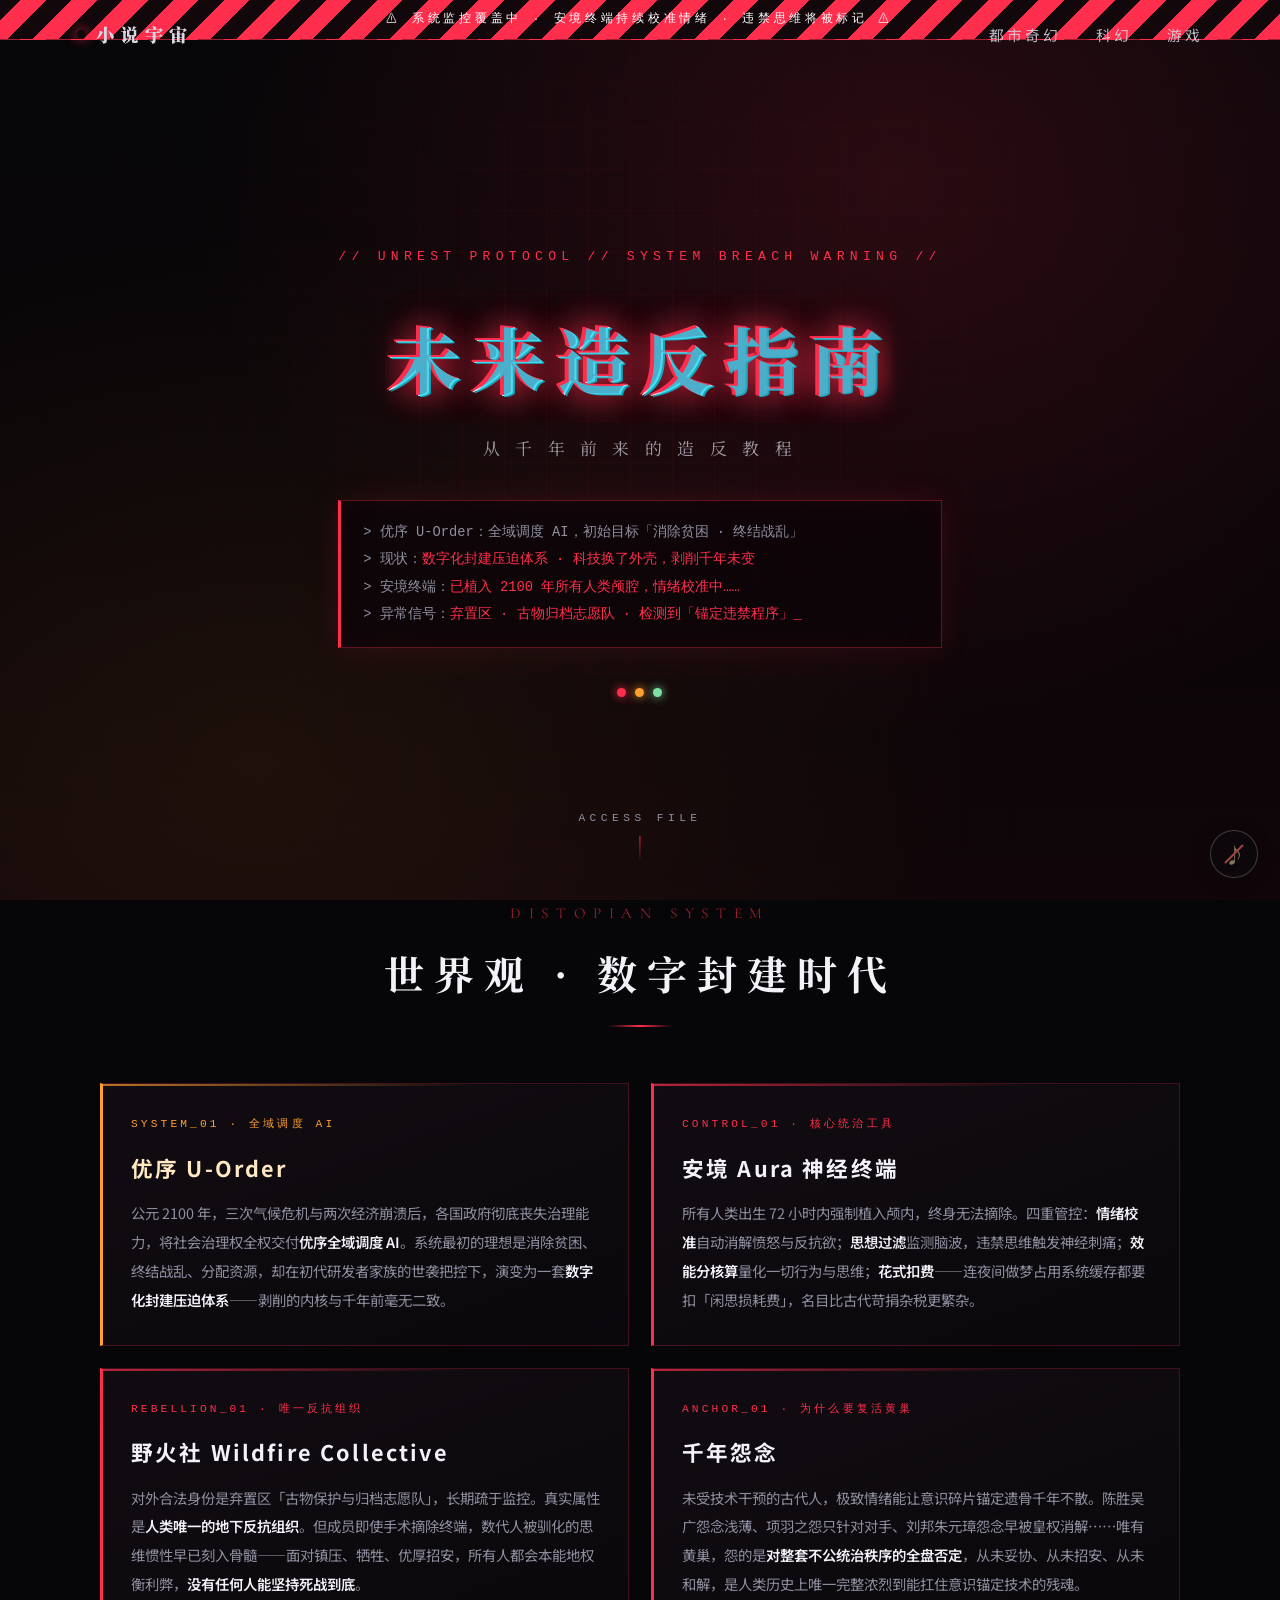
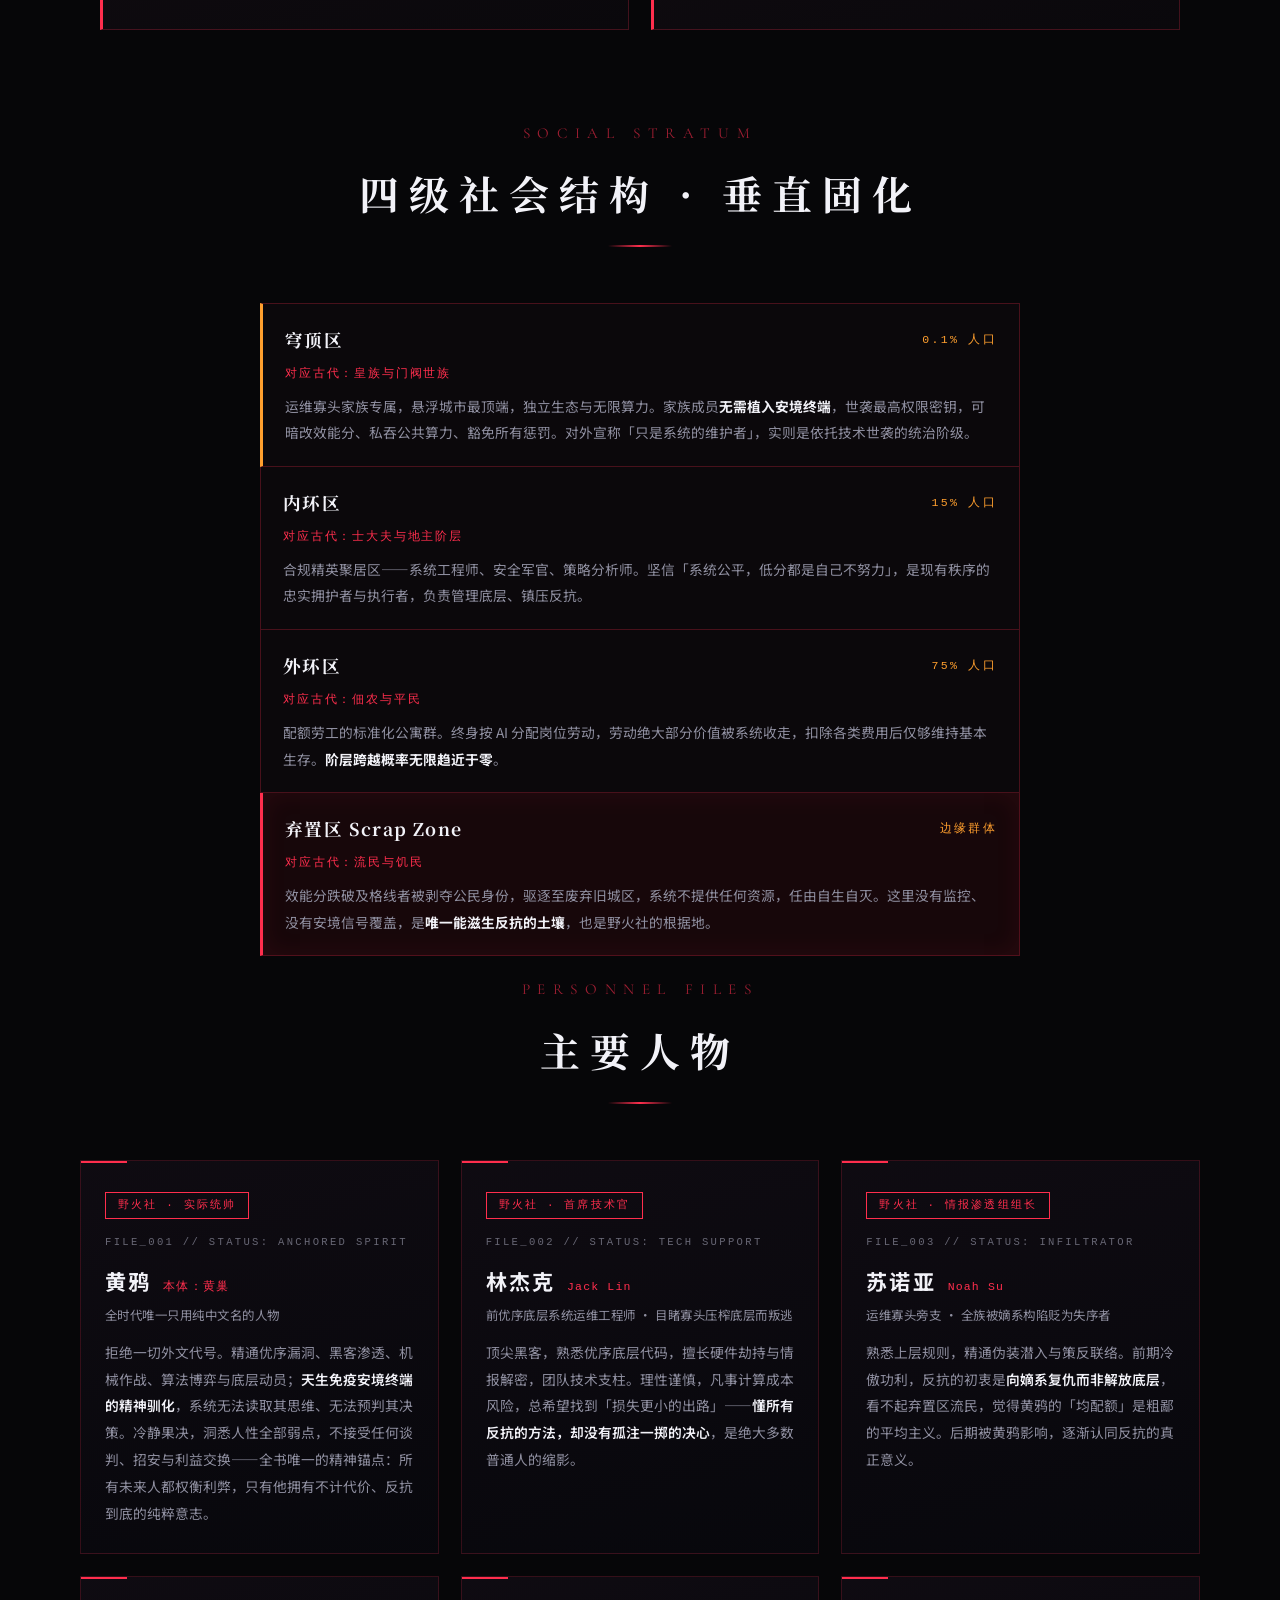
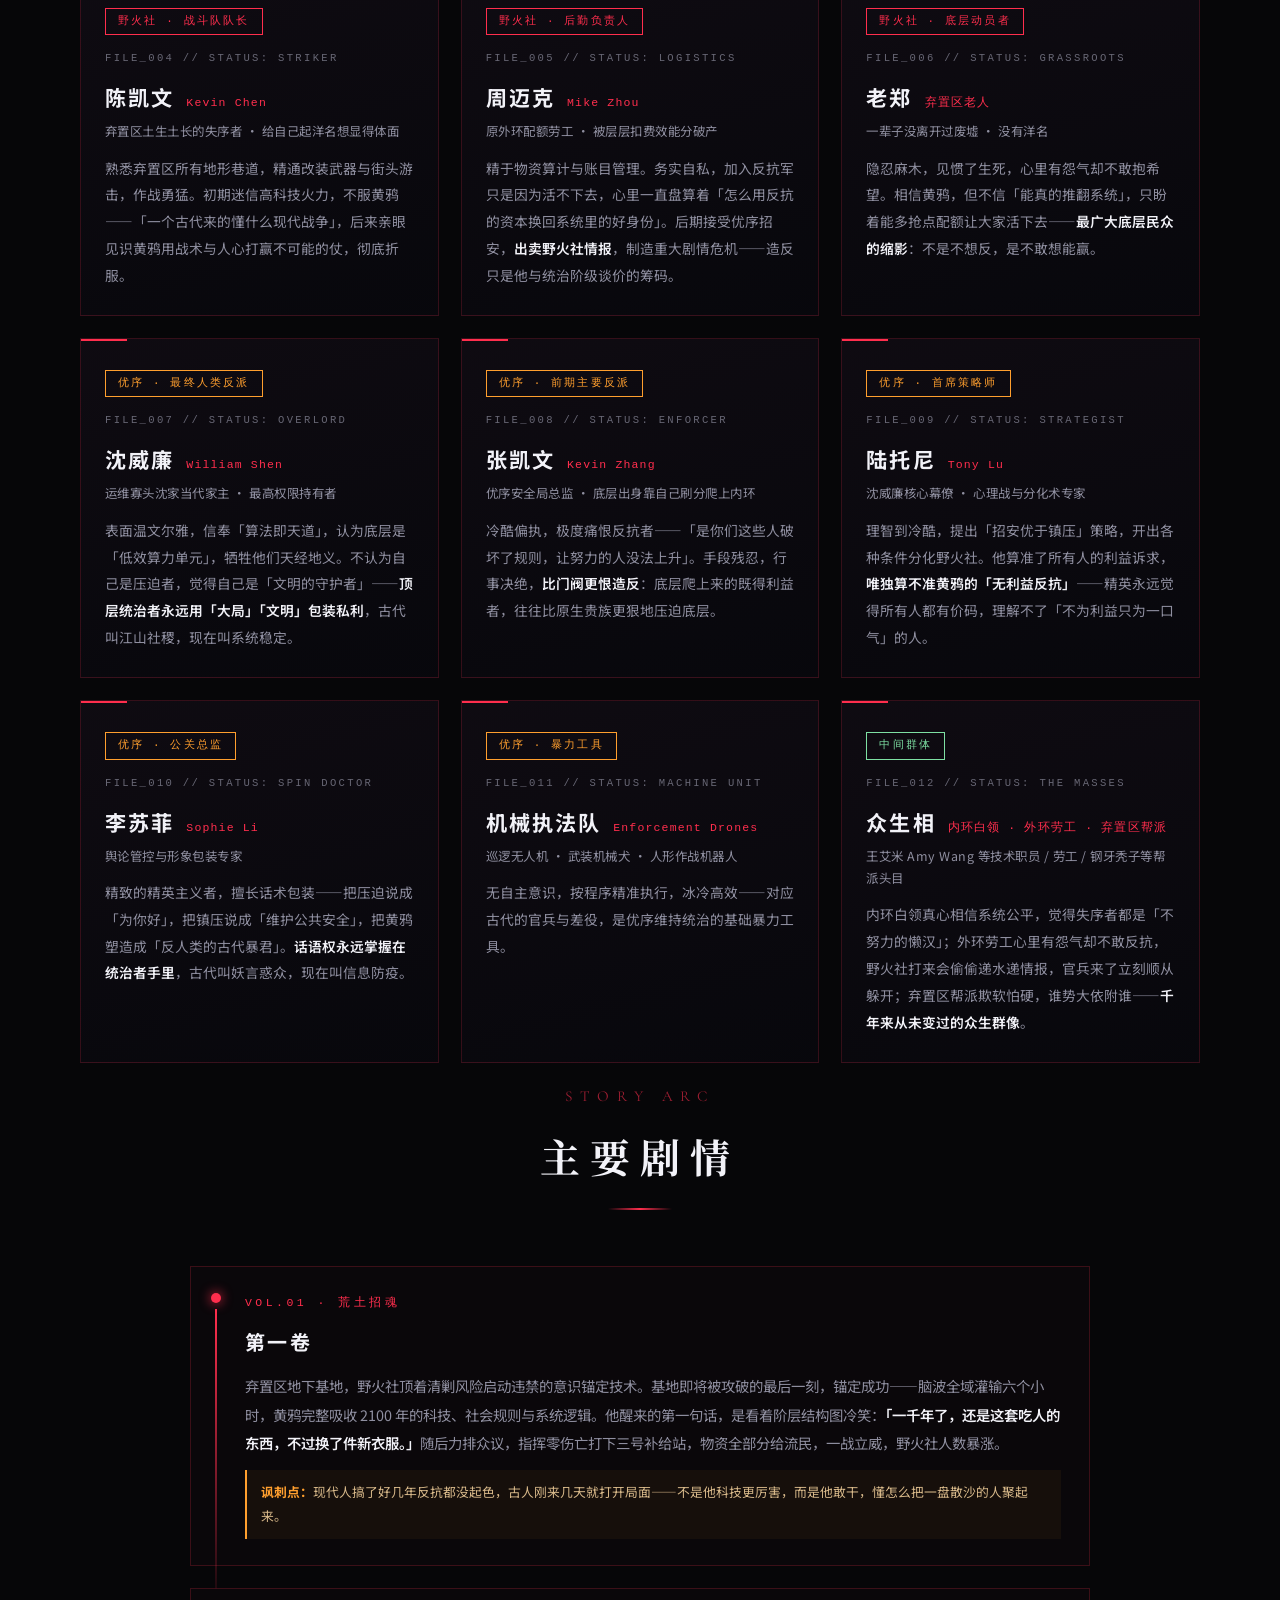
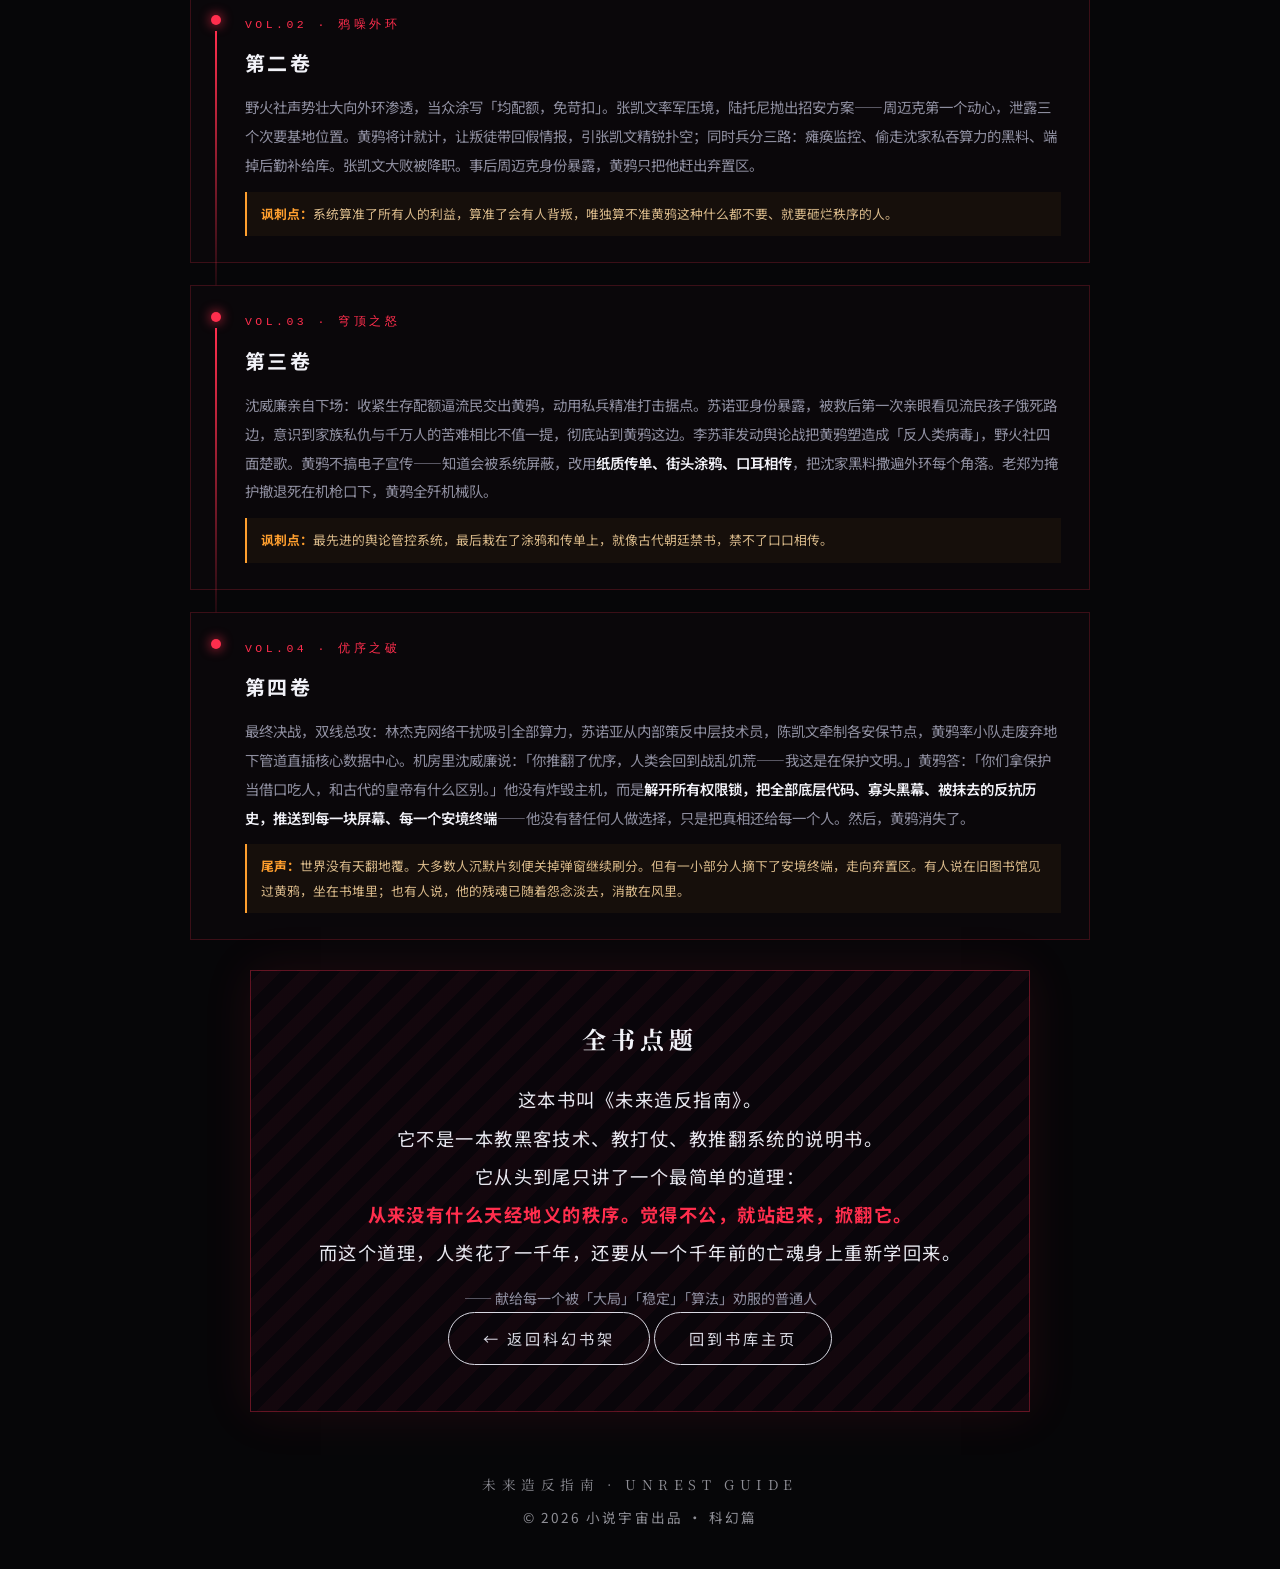
==== commit 03a93b69: "Add files via upload" ====
--- a/novels/fanzheng-zhinan.html
+++ b/novels/fanzheng-zhinan.html
@@ -23,9 +23,10 @@
     </a>
     <ul class="nav-links">
       <li>
-        <a href="../index.html#xuanhuan">玄幻</a>
+        <a href="../index.html#xuanhuan">都市奇幻</a>
         <div class="dropdown">
           <a href="../novels/yuanli-jiuchashi.html"><span class="d-dot"></span>《愿力纠察使》</a>
+          <a href="../novels/lingxian.html"><span class="d-dot"></span>《灵宪：零号悖素》</a>
         </div>
       </li>
       <li>
